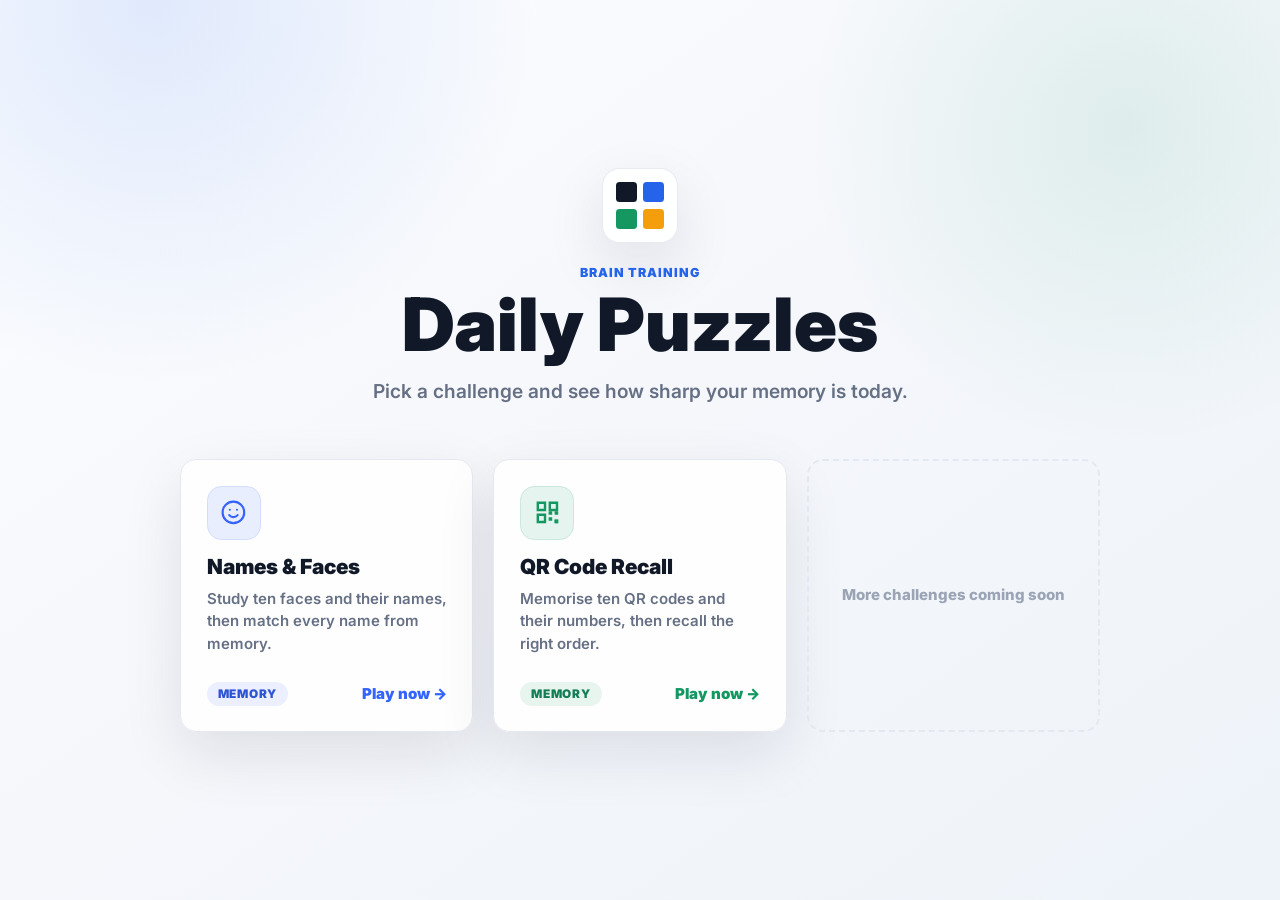
==== index.html @ 76f36700 "initial commit" ====
<!DOCTYPE html>
<html lang="en">
  <head>
    <meta charset="UTF-8" />
    <meta name="viewport" content="width=device-width, initial-scale=1.0" />
    <title>Daily Puzzles — Brain Training Games</title>
    <link rel="preconnect" href="https://fonts.googleapis.com" />
    <link rel="preconnect" href="https://fonts.gstatic.com" crossorigin />
    <link
      href="https://fonts.googleapis.com/css2?family=Inter:wght@400;500;600;700;800;900&display=swap"
      rel="stylesheet"
    />
    <link rel="stylesheet" href="styles.css" />
  </head>
  <body>
    <main class="hub">
      <header class="hub-hero">
        <div class="brand-mark" aria-hidden="true">
          <span></span>
          <span></span>
          <span></span>
          <span></span>
        </div>
        <p class="eyebrow">Brain Training</p>
        <h1>Daily Puzzles</h1>
        <p class="subtitle">
          Pick a challenge and see how sharp your memory is today.
        </p>
      </header>

      <section class="games-grid" aria-label="Choose a game">
        <a class="game-card" href="games/name-faces/index.html" style="--card-accent: #3563ff">
          <div class="game-icon" aria-hidden="true">
            <svg viewBox="0 0 24 24" fill="none" stroke="currentColor" stroke-width="1.8" stroke-linecap="round">
              <circle cx="12" cy="12" r="9" />
              <path d="M8.5 14.3c.9 1.1 2.1 1.7 3.5 1.7s2.6-.6 3.5-1.7" />
              <circle cx="9" cy="9.8" r="0.9" fill="currentColor" stroke="none" />
              <circle cx="15" cy="9.8" r="0.9" fill="currentColor" stroke="none" />
            </svg>
          </div>
          <h2>Names &amp; Faces</h2>
          <p>Study ten faces and their names, then match every name from memory.</p>
          <footer>
            <span class="chip">Memory</span>
            <span class="play">Play now <span aria-hidden="true">&rarr;</span></span>
          </footer>
        </a>

        <a class="game-card" href="games/qr/index.html" style="--card-accent: #149761">
          <div class="game-icon" aria-hidden="true">
            <svg viewBox="0 0 24 24" fill="currentColor">
              <path fill-rule="evenodd" d="M3 3h8v8H3V3zm2 2v4h4V5H5zm8-2h8v8h-8V3zm2 2v4h4V5h-4zM3 13h8v8H3v-8zm2 2v4h4v-4H5z" />
              <path d="M13 13h3v3h-3v-3zm5 0h3v3h-3v-3zm-5 5h3v3h-3v-3zm5 5v-3h3v3h-3z" transform="translate(0 -2)" />
              <path d="M18 18h3v3h-3v-3z" />
            </svg>
          </div>
          <h2>QR Code Recall</h2>
          <p>Memorise ten QR codes and their numbers, then recall the right order.</p>
          <footer>
            <span class="chip">Memory</span>
            <span class="play">Play now <span aria-hidden="true">&rarr;</span></span>
          </footer>
        </a>

        <div class="game-card ghost" aria-hidden="true">
          <p>More challenges coming soon</p>
        </div>
      </section>
    </main>
  </body>
</html>
---- styles.css ----
:root {
  --bg: #f5f7fb;
  --ink: #111827;
  --muted: #667085;
  --line: #e4e8f0;
  --primary: #2563eb;
  --success: #149761;
  --warning: #f59e0b;
  --shadow: 0 22px 60px rgba(16, 24, 40, 0.1);
}

* {
  box-sizing: border-box;
}

body {
  min-height: 100vh;
  margin: 0;
  color: var(--ink);
  font-family: Inter, ui-sans-serif, system-ui, -apple-system, BlinkMacSystemFont,
    "Segoe UI", sans-serif;
  background:
    radial-gradient(circle at 12% 0%, rgba(37, 99, 235, 0.12), transparent 24rem),
    radial-gradient(circle at 88% 14%, rgba(20, 151, 97, 0.1), transparent 20rem),
    linear-gradient(145deg, #fbfdff 0%, var(--bg) 48%, #eef3f9 100%);
}

.hub {
  display: flex;
  flex-direction: column;
  align-items: center;
  justify-content: center;
  width: min(1000px, 100%);
  min-height: 100vh;
  margin: 0 auto;
  padding: clamp(1.5rem, 5vw, 3.5rem) clamp(1rem, 4vw, 2.5rem);
  animation: pageIn 360ms ease both;
}

.hub-hero {
  display: flex;
  flex-direction: column;
  align-items: center;
  margin-bottom: clamp(2rem, 6vw, 3.25rem);
  text-align: center;
}

.brand-mark {
  display: grid;
  grid-template-columns: repeat(2, 1fr);
  gap: 0.38rem;
  width: 4.7rem;
  height: 4.7rem;
  margin-bottom: 1.4rem;
  padding: 0.8rem;
  border: 1px solid rgba(228, 232, 240, 0.9);
  border-radius: 1.1rem;
  background: rgba(255, 255, 255, 0.88);
  box-shadow: var(--shadow);
}

.brand-mark span {
  border-radius: 0.22rem;
  background: var(--ink);
}

.brand-mark span:nth-child(2) {
  background: var(--primary);
}

.brand-mark span:nth-child(3) {
  background: var(--success);
}

.brand-mark span:nth-child(4) {
  background: var(--warning);
}

.eyebrow {
  margin: 0 0 0.45rem;
  color: var(--primary);
  font-size: 0.78rem;
  font-weight: 900;
  text-transform: uppercase;
  letter-spacing: 0.08em;
}

h1 {
  margin: 0;
  font-size: clamp(2.4rem, 7vw, 4.6rem);
  font-weight: 900;
  line-height: 1;
}

.subtitle {
  max-width: 560px;
  margin: 1rem 0 0;
  color: var(--muted);
  font-size: clamp(1rem, 3vw, 1.2rem);
  font-weight: 600;
  line-height: 1.55;
}

/* Scales to any number of games: cards wrap onto new rows automatically
   and always keep the same width as their siblings. */
.games-grid {
  display: grid;
  grid-template-columns: repeat(auto-fit, minmax(min(100%, 280px), 1fr));
  gap: 1.25rem;
  width: 100%;
}

.game-card {
  --card-accent: var(--primary);
  display: flex;
  flex-direction: column;
  gap: 0.55rem;
  padding: clamp(1.25rem, 3vw, 1.6rem);
  border: 1px solid var(--line);
  border-radius: 1rem;
  background: rgba(255, 255, 255, 0.92);
  box-shadow: var(--shadow);
  color: var(--ink);
  text-decoration: none;
  transition:
    transform 180ms ease,
    box-shadow 180ms ease,
    border-color 180ms ease;
}

.game-card:hover,
.game-card:focus-visible {
  transform: translateY(-4px);
  border-color: color-mix(in srgb, var(--card-accent) 45%, #fff);
  box-shadow: 0 26px 64px rgba(16, 24, 40, 0.14);
}

.game-card:focus-visible {
  outline: 3px solid color-mix(in srgb, var(--card-accent) 40%, #fff);
  outline-offset: 2px;
}

.game-icon {
  display: grid;
  place-items: center;
  width: 3.4rem;
  height: 3.4rem;
  margin-bottom: 0.4rem;
  border-radius: 0.9rem;
  color: var(--card-accent);
  background: color-mix(in srgb, var(--card-accent) 11%, #fff);
  border: 1px solid color-mix(in srgb, var(--card-accent) 22%, #fff);
}

.game-icon svg {
  width: 1.8rem;
  height: 1.8rem;
}

.game-card h2 {
  margin: 0;
  font-size: 1.3rem;
  font-weight: 900;
  line-height: 1.15;
}

.game-card p {
  margin: 0;
  color: var(--muted);
  font-size: 0.94rem;
  font-weight: 600;
  line-height: 1.5;
}

.game-card footer {
  display: flex;
  align-items: center;
  justify-content: space-between;
  gap: 0.75rem;
  margin-top: auto;
  padding-top: 1.1rem;
}

.chip {
  padding: 0.3rem 0.7rem;
  border-radius: 999px;
  background: color-mix(in srgb, var(--card-accent) 10%, #fff);
  color: color-mix(in srgb, var(--card-accent) 80%, var(--ink));
  font-size: 0.74rem;
  font-weight: 900;
  text-transform: uppercase;
  letter-spacing: 0.06em;
}

.play {
  color: var(--card-accent);
  font-size: 0.94rem;
  font-weight: 900;
}

.play span {
  display: inline-block;
  transition: transform 180ms ease;
}

.game-card:hover .play span,
.game-card:focus-visible .play span {
  transform: translateX(4px);
}

.game-card.ghost {
  justify-content: center;
  align-items: center;
  min-height: 12rem;
  border: 2px dashed var(--line);
  background: transparent;
  box-shadow: none;
}

.game-card.ghost p {
  color: #9aa4b5;
  font-weight: 800;
  text-align: center;
}

@keyframes pageIn {
  from {
    opacity: 0;
    transform: translateY(12px);
  }

  to {
    opacity: 1;
    transform: translateY(0);
  }
}
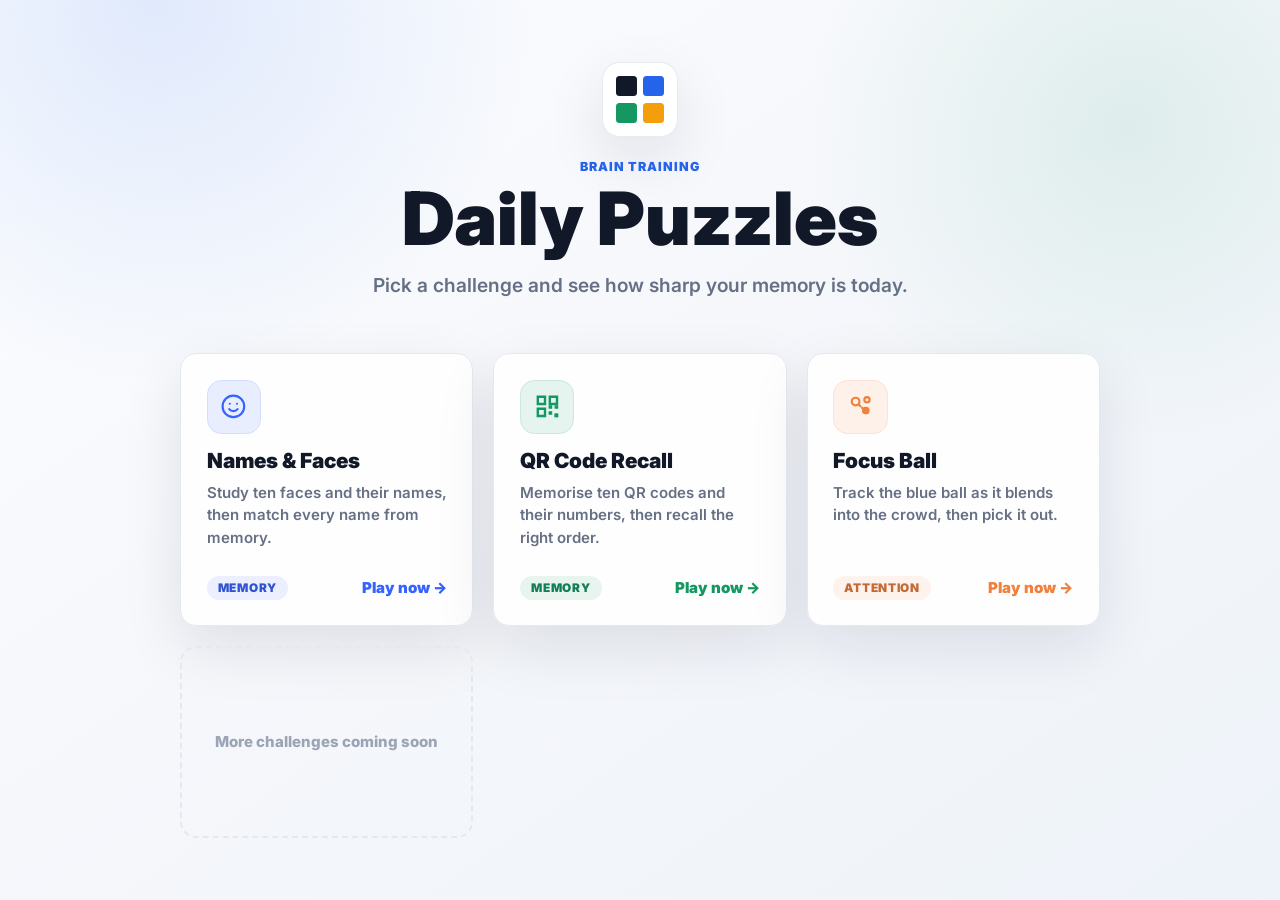
==== commit 674842e9: "added ball-tracking-game" ====
--- a/index.html
+++ b/index.html
@@ -62,6 +62,23 @@
           </footer>
         </a>
 
+        <a class="game-card" href="games/ball-tracking-game/index.html" style="--card-accent: #f0803c">
+          <div class="game-icon" aria-hidden="true">
+            <svg viewBox="0 0 24 24" fill="none" stroke="currentColor" stroke-width="1.8" stroke-linecap="round">
+              <circle cx="8" cy="8" r="3.2" />
+              <circle cx="16.5" cy="15.5" r="3.2" fill="currentColor" stroke="none" />
+              <path d="M10.6 10.4c1 1 2 2 2.9 2.9" stroke-dasharray="1.6 2" />
+              <circle cx="17.5" cy="6.5" r="2.2" />
+            </svg>
+          </div>
+          <h2>Focus Ball</h2>
+          <p>Track the blue ball as it blends into the crowd, then pick it out.</p>
+          <footer>
+            <span class="chip">Attention</span>
+            <span class="play">Play now <span aria-hidden="true">&rarr;</span></span>
+          </footer>
+        </a>
+
         <div class="game-card ghost" aria-hidden="true">
           <p>More challenges coming soon</p>
         </div>
